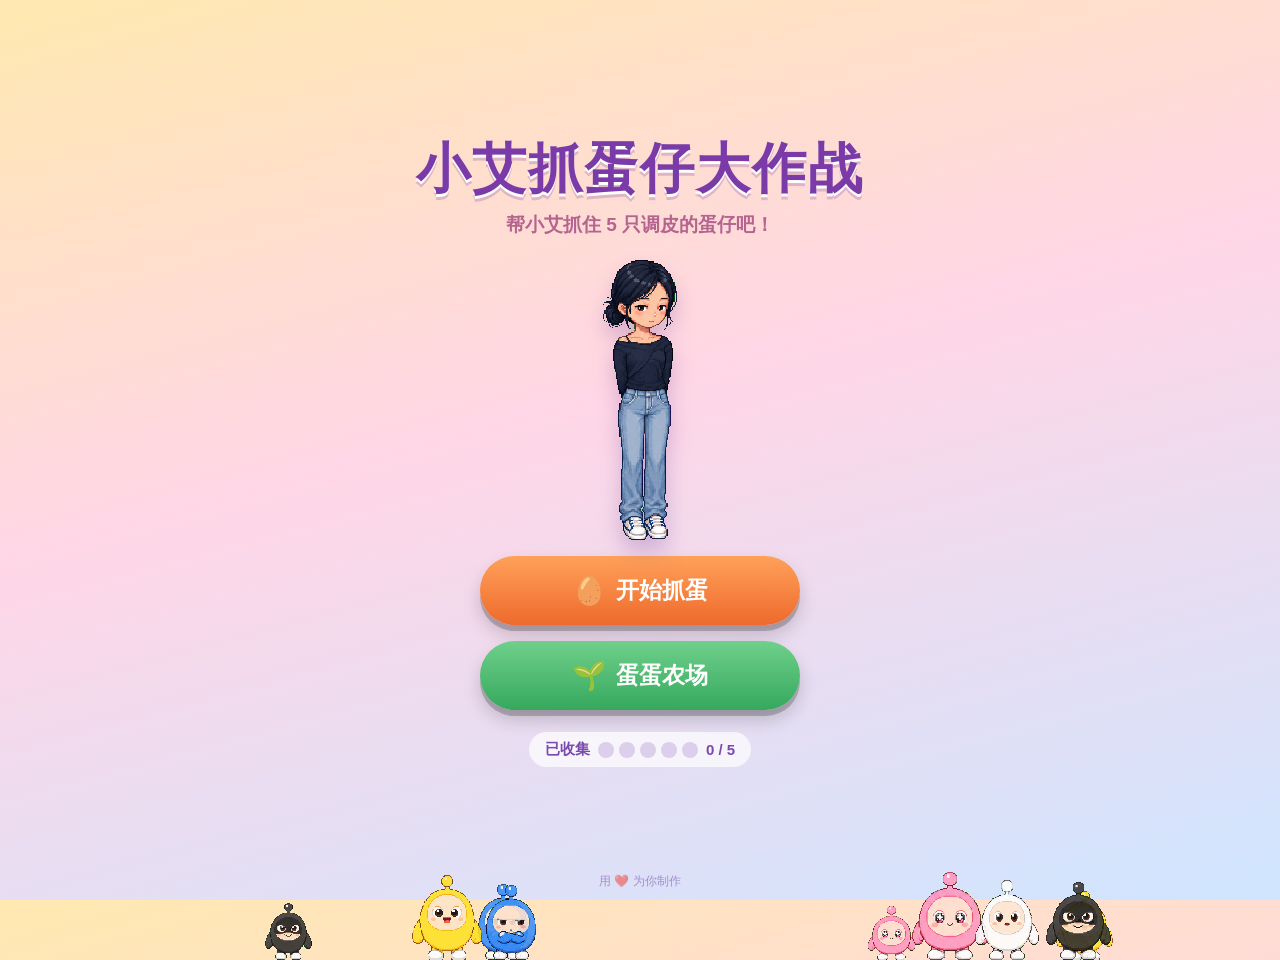
==== index.html @ c7fbf8e4 "Initial static game site" ====
<!DOCTYPE html>
<html lang="zh-CN">
<head>
  <meta charset="UTF-8" />
  <meta name="viewport" content="width=device-width, initial-scale=1.0, maximum-scale=1.0, user-scalable=no, viewport-fit=cover" />
  <title>小艾抓蛋仔大作战</title>
  <link rel="stylesheet" href="home.css" />
</head>
<body>
  <!-- 飘动的装饰蛋（JS 生成） -->
  <div id="floaties"></div>

  <div class="home">
    <div class="logo">
      <div class="title">小艾抓蛋仔大作战</div>
    </div>
    <div class="subtitle">帮小艾抓住 5 只调皮的蛋仔吧！</div>

    <img class="hero" src="assets/xiaoai/idle_t.png" alt="小艾" />

    <nav class="menu">
      <a class="menu-btn play" href="game.html"><span class="emo">🥚</span> 开始抓蛋</a>
      <a class="menu-btn farm" href="farm.html"><span class="emo">🌱</span> 蛋蛋农场</a>
    </nav>

    <div class="progress">
      已收集
      <div class="dots" id="prog-dots"></div>
      <span id="prog-text">0 / 5</span>
    </div>
  </div>

  <div class="credit">用 ❤️ 为你制作</div>

  <script src="save.js"></script>
  <script>
    // 飘动装饰蛋
    const COLORS = ["yellow", "pink", "blue", "black", "white"];
    const fl = document.getElementById("floaties");
    for (let i = 0; i < 9; i++) {
      const img = document.createElement("img");
      const c = COLORS[i % COLORS.length];
      img.src = `assets/egg/${c}/idle.png`;
      img.className = "float-egg";
      img.style.left = (5 + Math.random() * 90) + "vw";
      const dur = 9 + Math.random() * 8;
      img.style.animationDuration = dur + "s";
      img.style.animationDelay = (-Math.random() * dur) + "s";
      img.style.width = (44 + Math.random() * 36) + "px";
      fl.appendChild(img);
    }

    // 收集进度
    const dots = document.getElementById("prog-dots");
    const caught = Save.caughtColors();
    COLORS.forEach(c => {
      const d = document.createElement("div");
      d.className = "dot" + (caught.includes(c) ? " on" : "");
      dots.appendChild(d);
    });
    document.getElementById("prog-text").textContent = `${caught.length} / 5`;
  </script>
</body>
</html>
---- home.css ----
* { margin: 0; padding: 0; box-sizing: border-box; -webkit-tap-highlight-color: transparent; }
html, body { width: 100%; height: 100%; overflow: hidden; }
body {
  font-family: -apple-system, "PingFang SC", "Microsoft YaHei", sans-serif;
  /* 美术插槽：以后把背景图丢到 assets/ui/home_bg.png，取消下一行注释即可 */
  /* background: url("assets/ui/home_bg.png") center/cover no-repeat; */
  background: linear-gradient(165deg, #ffe9b0 0%, #ffd6e6 45%, #cfe5ff 100%);
  user-select: none; -webkit-user-select: none;
}

/* 飘动的装饰蛋 */
.float-egg {
  position: absolute; bottom: -60px;
  width: 64px; height: auto;
  image-rendering: pixelated;
  opacity: 0.9;
  animation: floatUp linear infinite;
  pointer-events: none;
}
@keyframes floatUp {
  0%   { transform: translateY(0) rotate(0deg); opacity: 0; }
  10%  { opacity: .9; }
  90%  { opacity: .9; }
  100% { transform: translateY(-115vh) rotate(20deg); opacity: 0; }
}

/* 主容器 */
.home {
  position: relative; z-index: 5;
  width: 100%; height: 100%;
  display: flex; flex-direction: column;
  align-items: center; justify-content: center;
  text-align: center; padding: 24px;
}

/* 标题（美术插槽：可替换成 logo 图片） */
.logo {
  /* 若有 logo 图：<img class="logo-img" src="assets/ui/logo.png"> 替换 .title 即可 */
}
.title {
  font-size: clamp(30px, 8vw, 54px);
  font-weight: 900;
  color: #7a3aa8;
  text-shadow: 0 3px 0 #fff, 0 6px 0 rgba(122,58,168,0.25);
  letter-spacing: 2px;
  margin-bottom: 6px;
}
.subtitle {
  font-size: clamp(14px, 3.6vw, 19px);
  color: #b5638f; font-weight: 600;
  margin-bottom: 22px;
}

/* 小艾立绘 */
.hero {
  height: clamp(150px, 34vh, 280px); width: auto;
  image-rendering: pixelated;
  filter: drop-shadow(0 12px 10px rgba(120,70,150,0.28));
  animation: bob 2.4s ease-in-out infinite;
  margin-bottom: 10px;
}
@keyframes bob { 0%,100%{transform:translateY(0)} 50%{transform:translateY(-10px)} }

/* 按钮 */
.menu { display: flex; flex-direction: column; gap: 16px; width: min(320px, 80vw); margin-top: 6px; }
.menu-btn {
  display: flex; align-items: center; justify-content: center; gap: 10px;
  padding: 18px 24px;
  font-size: clamp(18px, 5vw, 23px); font-weight: 800;
  color: #fff; text-decoration: none;
  border-radius: 999px;
  box-shadow: 0 6px 0 rgba(0,0,0,0.2), 0 10px 18px rgba(0,0,0,0.18);
  transition: transform .05s;
}
.menu-btn .emo { font-size: 1.2em; }
.menu-btn.play { background: linear-gradient(#ffa15a, #ee6a2c); }
.menu-btn.farm { background: linear-gradient(#6fd08a, #36a85e); }
.menu-btn:active { transform: translateY(5px); box-shadow: 0 1px 0 rgba(0,0,0,0.2); }

/* 收集进度 */
.progress {
  margin-top: 22px;
  background: rgba(255,255,255,0.7);
  border-radius: 999px; padding: 8px 16px;
  display: flex; align-items: center; gap: 8px;
  font-size: 15px; font-weight: 700; color: #7a4ab0;
}
.progress .dots { display: flex; gap: 5px; }
.progress .dot {
  width: 16px; height: 16px; border-radius: 50%;
  background: rgba(122,74,176,0.22);
}
.progress .dot.on { background: #ffce4d; box-shadow: 0 0 0 2px #fff inset; }

.credit {
  position: absolute; bottom: 10px; width: 100%; text-align: center;
  font-size: 12px; color: rgba(122,74,176,0.55); z-index: 5;
}
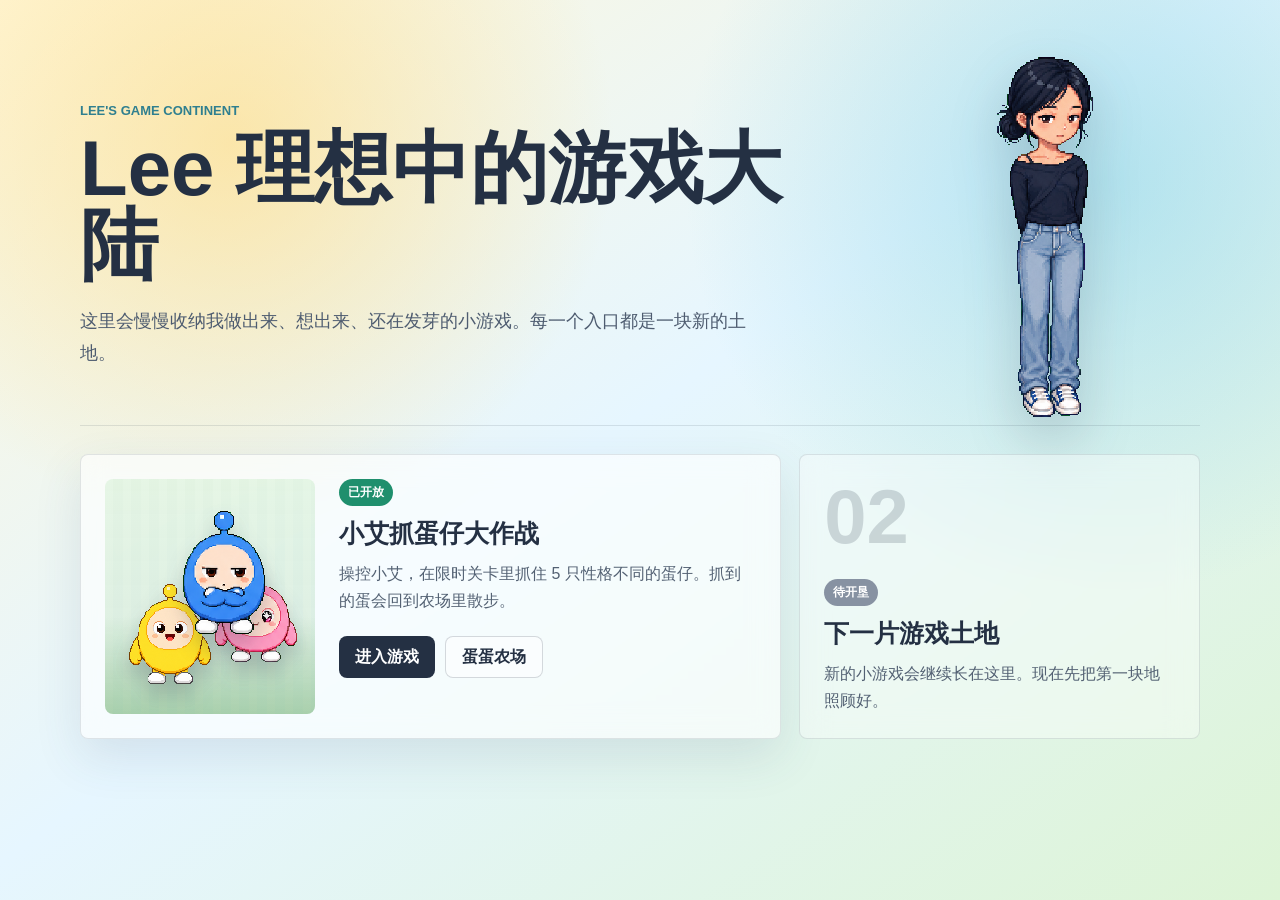
==== commit 6c970660: "Turn site into game continent hub" ====
--- a/index.html
+++ b/index.html
@@ -1,64 +1,49 @@
-<!DOCTYPE html>
+<!doctype html>
 <html lang="zh-CN">
 <head>
   <meta charset="UTF-8" />
-  <meta name="viewport" content="width=device-width, initial-scale=1.0, maximum-scale=1.0, user-scalable=no, viewport-fit=cover" />
-  <title>小艾抓蛋仔大作战</title>
-  <link rel="stylesheet" href="home.css" />
+  <meta name="viewport" content="width=device-width, initial-scale=1.0" />
+  <title>Lee 理想中的游戏大陆</title>
+  <link rel="stylesheet" href="continent.css" />
 </head>
 <body>
-  <!-- 飘动的装饰蛋（JS 生成） -->
-  <div id="floaties"></div>
+  <main class="page">
+    <section class="intro" aria-labelledby="site-title">
+      <div class="intro-copy">
+        <p class="eyebrow">Lee's Game Continent</p>
+        <h1 id="site-title">Lee 理想中的游戏大陆</h1>
+        <p class="lead">这里会慢慢收纳我做出来、想出来、还在发芽的小游戏。每一个入口都是一块新的土地。</p>
+      </div>
+      <img class="mascot" src="games/xiaoai-egg-catch/assets/xiaoai/idle_t.png" alt="小艾" />
+    </section>
 
-  <div class="home">
-    <div class="logo">
-      <div class="title">小艾抓蛋仔大作战</div>
-    </div>
-    <div class="subtitle">帮小艾抓住 5 只调皮的蛋仔吧！</div>
+    <section class="shelf" aria-label="游戏项目">
+      <article class="game-card live">
+        <div class="game-art">
+          <img src="games/xiaoai-egg-catch/assets/egg/yellow/idle.png" alt="黄蛋仔" />
+          <img src="games/xiaoai-egg-catch/assets/egg/pink/idle.png" alt="粉蛋仔" />
+          <img src="games/xiaoai-egg-catch/assets/egg/blue/idle.png" alt="蓝蛋仔" />
+        </div>
+        <div class="game-body">
+          <p class="status">已开放</p>
+          <h2>小艾抓蛋仔大作战</h2>
+          <p>操控小艾，在限时关卡里抓住 5 只性格不同的蛋仔。抓到的蛋会回到农场里散步。</p>
+          <div class="actions">
+            <a class="primary" href="games/xiaoai-egg-catch/">进入游戏</a>
+            <a class="secondary" href="games/xiaoai-egg-catch/farm.html">蛋蛋农场</a>
+          </div>
+        </div>
+      </article>
 
-    <img class="hero" src="assets/xiaoai/idle_t.png" alt="小艾" />
-
-    <nav class="menu">
-      <a class="menu-btn play" href="game.html"><span class="emo">🥚</span> 开始抓蛋</a>
-      <a class="menu-btn farm" href="farm.html"><span class="emo">🌱</span> 蛋蛋农场</a>
-    </nav>
-
-    <div class="progress">
-      已收集
-      <div class="dots" id="prog-dots"></div>
-      <span id="prog-text">0 / 5</span>
-    </div>
-  </div>
-
-  <div class="credit">用 ❤️ 为你制作</div>
-
-  <script src="save.js"></script>
-  <script>
-    // 飘动装饰蛋
-    const COLORS = ["yellow", "pink", "blue", "black", "white"];
-    const fl = document.getElementById("floaties");
-    for (let i = 0; i < 9; i++) {
-      const img = document.createElement("img");
-      const c = COLORS[i % COLORS.length];
-      img.src = `assets/egg/${c}/idle.png`;
-      img.className = "float-egg";
-      img.style.left = (5 + Math.random() * 90) + "vw";
-      const dur = 9 + Math.random() * 8;
-      img.style.animationDuration = dur + "s";
-      img.style.animationDelay = (-Math.random() * dur) + "s";
-      img.style.width = (44 + Math.random() * 36) + "px";
-      fl.appendChild(img);
-    }
-
-    // 收集进度
-    const dots = document.getElementById("prog-dots");
-    const caught = Save.caughtColors();
-    COLORS.forEach(c => {
-      const d = document.createElement("div");
-      d.className = "dot" + (caught.includes(c) ? " on" : "");
-      dots.appendChild(d);
-    });
-    document.getElementById("prog-text").textContent = `${caught.length} / 5`;
-  </script>
+      <article class="game-card quiet">
+        <div class="placeholder-mark">02</div>
+        <div class="game-body">
+          <p class="status">待开垦</p>
+          <h2>下一片游戏土地</h2>
+          <p>新的小游戏会继续长在这里。现在先把第一块地照顾好。</p>
+        </div>
+      </article>
+    </section>
+  </main>
 </body>
 </html>
--- a/continent.css
+++ b/continent.css
@@ -0,0 +1,228 @@
+* {
+  box-sizing: border-box;
+}
+
+html,
+body {
+  min-height: 100%;
+  margin: 0;
+}
+
+body {
+  font-family: -apple-system, BlinkMacSystemFont, "PingFang SC", "Microsoft YaHei", sans-serif;
+  color: #243043;
+  background:
+    radial-gradient(circle at 18% 16%, rgba(255, 216, 120, 0.55), transparent 24rem),
+    radial-gradient(circle at 86% 20%, rgba(126, 207, 225, 0.5), transparent 26rem),
+    linear-gradient(145deg, #fff7da 0%, #e6f6ff 48%, #ddf4d6 100%);
+}
+
+.page {
+  width: min(1120px, calc(100% - 32px));
+  margin: 0 auto;
+  padding: 48px 0;
+}
+
+.intro {
+  min-height: 42vh;
+  display: grid;
+  grid-template-columns: minmax(0, 1fr) minmax(180px, 310px);
+  align-items: center;
+  gap: 36px;
+  border-bottom: 1px solid rgba(36, 48, 67, 0.12);
+}
+
+.eyebrow {
+  margin: 0 0 12px;
+  font-size: 13px;
+  font-weight: 800;
+  letter-spacing: 0;
+  color: #2f7f8f;
+  text-transform: uppercase;
+}
+
+h1 {
+  margin: 0;
+  font-size: clamp(38px, 7vw, 78px);
+  line-height: 0.98;
+}
+
+.lead {
+  max-width: 680px;
+  margin: 22px 0 0;
+  font-size: 18px;
+  line-height: 1.8;
+  color: #4e5c70;
+}
+
+.mascot {
+  width: 100%;
+  max-height: 360px;
+  object-fit: contain;
+  image-rendering: pixelated;
+  filter: drop-shadow(0 22px 26px rgba(36, 48, 67, 0.2));
+}
+
+.shelf {
+  display: grid;
+  grid-template-columns: minmax(0, 1.4fr) minmax(260px, 0.8fr);
+  gap: 18px;
+  padding-top: 28px;
+}
+
+.game-card {
+  min-height: 260px;
+  display: grid;
+  grid-template-columns: 210px minmax(0, 1fr);
+  gap: 24px;
+  padding: 24px;
+  border: 1px solid rgba(36, 48, 67, 0.12);
+  border-radius: 8px;
+  background: rgba(255, 255, 255, 0.62);
+  box-shadow: 0 18px 48px rgba(59, 83, 108, 0.12);
+  backdrop-filter: blur(14px);
+}
+
+.game-card.quiet {
+  grid-template-columns: 1fr;
+  align-content: space-between;
+  background: rgba(255, 255, 255, 0.38);
+  box-shadow: none;
+}
+
+.game-art {
+  position: relative;
+  min-height: 190px;
+  border-radius: 8px;
+  background:
+    linear-gradient(180deg, rgba(149, 217, 147, 0.22), rgba(74, 157, 88, 0.18)),
+    repeating-linear-gradient(90deg, rgba(255, 255, 255, 0.5) 0 8px, transparent 8px 18px);
+  overflow: hidden;
+}
+
+.game-art::after {
+  content: "";
+  position: absolute;
+  left: 0;
+  right: 0;
+  bottom: 0;
+  height: 42%;
+  background: linear-gradient(180deg, transparent, rgba(75, 155, 74, 0.35));
+}
+
+.game-art img {
+  position: absolute;
+  width: 82px;
+  image-rendering: pixelated;
+  filter: drop-shadow(0 12px 10px rgba(36, 48, 67, 0.24));
+  z-index: 1;
+}
+
+.game-art img:nth-child(1) {
+  left: 24px;
+  bottom: 30px;
+}
+
+.game-art img:nth-child(2) {
+  right: 18px;
+  bottom: 52px;
+}
+
+.game-art img:nth-child(3) {
+  left: 78px;
+  top: 32px;
+}
+
+.status {
+  display: inline-flex;
+  width: fit-content;
+  margin: 0 0 12px;
+  padding: 5px 9px;
+  border-radius: 999px;
+  background: #1f8f6d;
+  color: white;
+  font-size: 12px;
+  font-weight: 800;
+}
+
+.quiet .status {
+  background: #8792a2;
+}
+
+h2 {
+  margin: 0;
+  font-size: 25px;
+  line-height: 1.2;
+}
+
+.game-body p:not(.status) {
+  margin: 12px 0 0;
+  line-height: 1.7;
+  color: #536173;
+}
+
+.actions {
+  display: flex;
+  flex-wrap: wrap;
+  gap: 10px;
+  margin-top: 22px;
+}
+
+a {
+  color: inherit;
+}
+
+.primary,
+.secondary {
+  min-height: 42px;
+  display: inline-flex;
+  align-items: center;
+  justify-content: center;
+  padding: 0 16px;
+  border-radius: 8px;
+  font-weight: 800;
+  text-decoration: none;
+}
+
+.primary {
+  background: #243043;
+  color: white;
+}
+
+.secondary {
+  border: 1px solid rgba(36, 48, 67, 0.18);
+  background: rgba(255, 255, 255, 0.48);
+}
+
+.placeholder-mark {
+  font-size: 76px;
+  line-height: 1;
+  font-weight: 900;
+  color: rgba(36, 48, 67, 0.18);
+}
+
+@media (max-width: 820px) {
+  .page {
+    width: min(100% - 22px, 620px);
+    padding: 28px 0;
+  }
+
+  .intro,
+  .shelf,
+  .game-card {
+    grid-template-columns: 1fr;
+  }
+
+  .intro {
+    gap: 12px;
+  }
+
+  .mascot {
+    max-height: 240px;
+    justify-self: center;
+  }
+
+  .game-art {
+    min-height: 170px;
+  }
+}
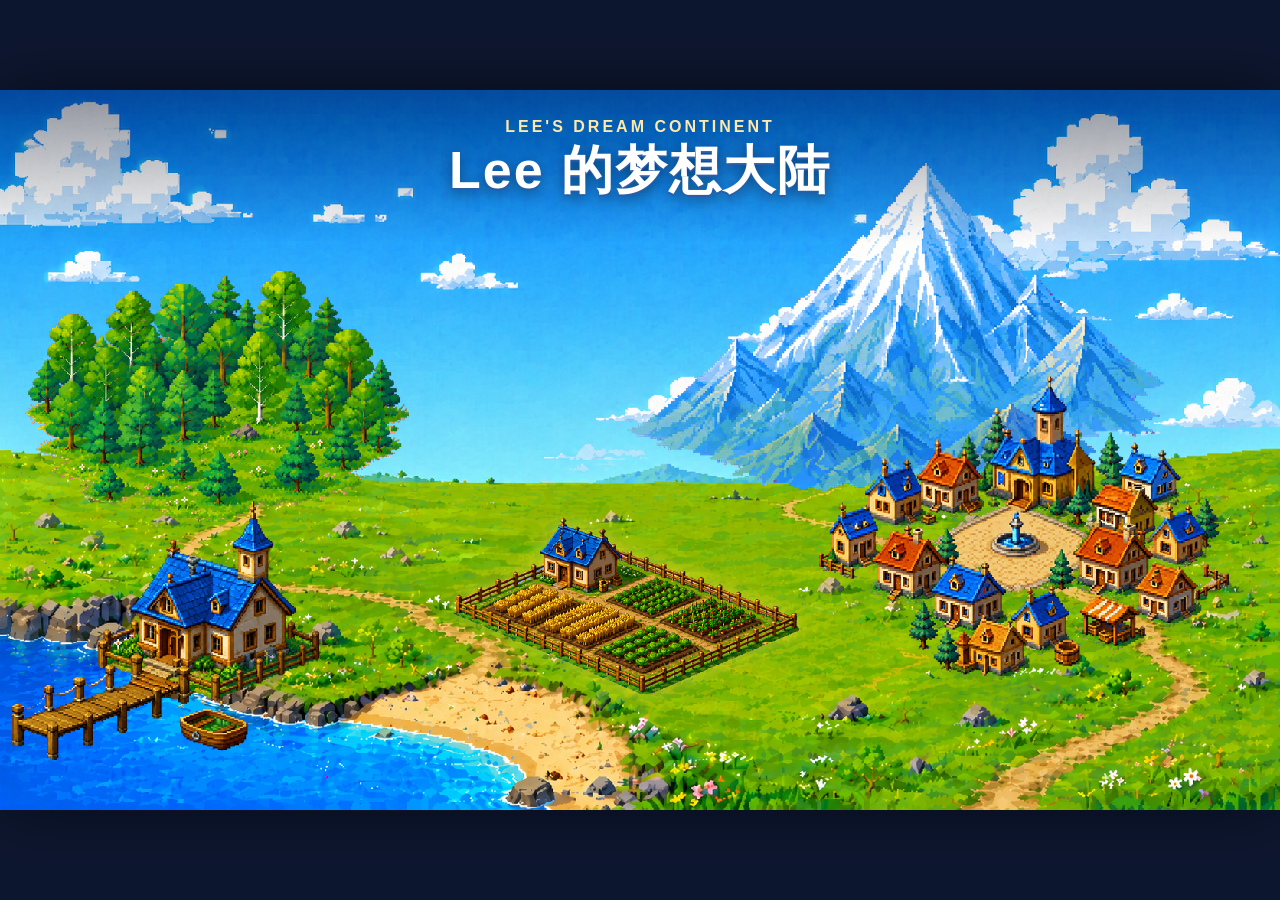
==== commit 890864b9: "上线版：主页交互大陆地图 + 抓蛋游戏完善 - 主页换成可交互像素风大陆地图（逐像素命中，悬停建筑发光放大） - 洋红抠像生成分层素材：空底图 + 农场/港口/小镇/高山/森林 - 游戏：音效/BGM" ====
--- a/index.html
+++ b/index.html
@@ -2,48 +2,51 @@
 <html lang="zh-CN">
 <head>
   <meta charset="UTF-8" />
-  <meta name="viewport" content="width=device-width, initial-scale=1.0" />
-  <title>Lee 理想中的游戏大陆</title>
+  <meta name="viewport" content="width=device-width, initial-scale=1.0, viewport-fit=cover" />
+  <title>Lee 的梦想大陆</title>
+  <link rel="icon" type="image/png" href="games/xiaoai-egg-catch/assets/egg/yellow/idle.png" />
   <link rel="stylesheet" href="continent.css" />
 </head>
 <body>
-  <main class="page">
-    <section class="intro" aria-labelledby="site-title">
-      <div class="intro-copy">
-        <p class="eyebrow">Lee's Game Continent</p>
-        <h1 id="site-title">Lee 理想中的游戏大陆</h1>
-        <p class="lead">这里会慢慢收纳我做出来、想出来、还在发芽的小游戏。每一个入口都是一块新的土地。</p>
-      </div>
-      <img class="mascot" src="games/xiaoai-egg-catch/assets/xiaoai/idle_t.png" alt="小艾" />
-    </section>
+  <div class="stage">
+    <div class="map" id="map">
+      <!-- 底图：优先空背景 continent_base.png；没有则回退整张 continent_bg.png -->
+      <img class="base-layer" id="base"
+           src="assets/ui/continent_base.png" alt="Lee 的梦想大陆"
+           onerror="this.onerror=null; this.src='assets/ui/continent_bg.png';" />
 
-    <section class="shelf" aria-label="游戏项目">
-      <article class="game-card live">
-        <div class="game-art">
-          <img src="games/xiaoai-egg-catch/assets/egg/yellow/idle.png" alt="黄蛋仔" />
-          <img src="games/xiaoai-egg-catch/assets/egg/pink/idle.png" alt="粉蛋仔" />
-          <img src="games/xiaoai-egg-catch/assets/egg/blue/idle.png" alt="蓝蛋仔" />
-        </div>
-        <div class="game-body">
-          <p class="status">已开放</p>
-          <h2>小艾抓蛋仔大作战</h2>
-          <p>操控小艾，在限时关卡里抓住 5 只性格不同的蛋仔。抓到的蛋会回到农场里散步。</p>
-          <div class="actions">
-            <a class="primary" href="games/xiaoai-egg-catch/">进入游戏</a>
-            <a class="secondary" href="games/xiaoai-egg-catch/farm.html">蛋蛋农场</a>
-          </div>
-        </div>
-      </article>
+      <!-- 建筑分层：各自整画布、透明、原位；缺失则自动隐藏。transform-origin 由 JS 设为该建筑中心 -->
+      <img class="blayer" data-key="mountain" src="assets/ui/layer_mountain.png" alt=""
+           onerror="this.classList.add('missing')" />
+      <img class="blayer" data-key="forest" src="assets/ui/layer_forest.png" alt=""
+           onerror="this.classList.add('missing')" />
+      <img class="blayer" data-key="harbor" src="assets/ui/layer_harbor.png" alt=""
+           onerror="this.classList.add('missing')" />
+      <img class="blayer" data-key="town" src="assets/ui/layer_town.png" alt=""
+           onerror="this.classList.add('missing')" />
+      <img class="blayer" data-key="farm" src="assets/ui/layer_farm.png" alt=""
+           onerror="this.classList.add('missing')" />
 
-      <article class="game-card quiet">
-        <div class="placeholder-mark">02</div>
-        <div class="game-body">
-          <p class="status">待开垦</p>
-          <h2>下一片游戏土地</h2>
-          <p>新的小游戏会继续长在这里。现在先把第一块地照顾好。</p>
-        </div>
-      </article>
-    </section>
-  </main>
+      <header class="title-band">
+        <p class="eyebrow">LEE'S DREAM CONTINENT</p>
+        <h1>Lee 的梦想大陆</h1>
+      </header>
+
+      <!-- 跟随鼠标的名字提示 -->
+      <div id="tip" class="tip" hidden></div>
+    </div>
+  </div>
+
+  <!-- 敬请期待 弹窗 -->
+  <div class="modal-mask" id="modal" hidden>
+    <div class="modal-card">
+      <div class="modal-emoji" id="modal-emoji">🚧</div>
+      <h2 id="modal-title">敬请期待</h2>
+      <p id="modal-desc">这片土地还在发芽，新的玩法很快会长出来。</p>
+      <button class="modal-close" id="modal-close">知道啦</button>
+    </div>
+  </div>
+
+  <script src="continent.js"></script>
 </body>
 </html>
--- a/continent.css
+++ b/continent.css
@@ -1,228 +1,119 @@
-* {
-  box-sizing: border-box;
+* { box-sizing: border-box; margin: 0; padding: 0; -webkit-tap-highlight-color: transparent; }
+html, body {
+  width: 100%; height: 100%; overflow: hidden;
+  background: #0e1730;
+  font-family: -apple-system, "PingFang SC", "Microsoft YaHei", sans-serif;
+  user-select: none; -webkit-user-select: none;
 }
 
-html,
-body {
-  min-height: 100%;
-  margin: 0;
+/* 舞台：让地图按比例最大化居中 */
+.stage {
+  position: fixed; inset: 0;
+  display: flex; align-items: center; justify-content: center;
 }
 
-body {
-  font-family: -apple-system, BlinkMacSystemFont, "PingFang SC", "Microsoft YaHei", sans-serif;
-  color: #243043;
-  background:
-    radial-gradient(circle at 18% 16%, rgba(255, 216, 120, 0.55), transparent 24rem),
-    radial-gradient(circle at 86% 20%, rgba(126, 207, 225, 0.5), transparent 26rem),
-    linear-gradient(145deg, #fff7da 0%, #e6f6ff 48%, #ddf4d6 100%);
+/* 地图：固定 16:9 比例，按视口缩放 */
+.map {
+  position: relative;
+  aspect-ratio: 1672 / 941;
+  width: min(100vw, 177.68vh);   /* 100vh * 1672/941 */
+  height: auto;
+  max-height: 100vh;
+  overflow: hidden;
+  box-shadow: 0 0 60px rgba(0,0,0,0.5);
+}
+.base-layer {
+  position: absolute; inset: 0;
+  width: 100%; height: 100%;
+  object-fit: cover;
+  image-rendering: pixelated;
+  display: block;
 }
 
-.page {
-  width: min(1120px, calc(100% - 32px));
-  margin: 0 auto;
-  padding: 48px 0;
+/* 建筑分层：整画布叠放，悬停时只放大该层（绕建筑中心）*/
+.blayer {
+  position: absolute; inset: 0;
+  width: 100%; height: 100%;
+  object-fit: cover;
+  image-rendering: pixelated;
+  pointer-events: none;          /* 命中交给透明热区 */
+  z-index: 2;
+  transition: transform .2s ease, filter .2s ease;
+  transform-origin: 50% 70%;     /* JS 会改成各建筑中心 */
+}
+.blayer.missing { display: none; }   /* 素材未到位则隐藏，回退整图底 */
+
+/* 农场（可进入）：平时一层淡金光晕 */
+.blayer[data-key="farm"] { filter: drop-shadow(0 0 10px rgba(255,216,77,0.55)); }
+
+/* 悬停/聚焦：该层放大发光 */
+.blayer.hi {
+  transform: scale(1.13);
+  filter: brightness(1.15) saturate(1.08)
+          drop-shadow(0 8px 12px rgba(0,0,0,0.35))
+          drop-shadow(0 0 18px rgba(255,235,150,0.95));
+  z-index: 20;
+}
+.blayer[data-key="farm"].hi {
+  filter: brightness(1.18) saturate(1.12)
+          drop-shadow(0 8px 12px rgba(0,0,0,0.35))
+          drop-shadow(0 0 22px rgba(255,216,77,1));
 }
 
-.intro {
-  min-height: 42vh;
-  display: grid;
-  grid-template-columns: minmax(0, 1fr) minmax(180px, 310px);
-  align-items: center;
-  gap: 36px;
-  border-bottom: 1px solid rgba(36, 48, 67, 0.12);
+/* 标题 */
+.title-band {
+  position: absolute; top: 0; left: 0; right: 0;
+  text-align: center; padding: 2.2% 0 3%;
+  background: linear-gradient(180deg, rgba(8,18,40,0.45), rgba(8,18,40,0));
+  pointer-events: none; z-index: 5;
+}
+.title-band .eyebrow {
+  color: #ffe9a8; font-size: clamp(10px, 1.4vw, 16px); font-weight: 700;
+  letter-spacing: 3px;
+}
+.title-band h1 {
+  color: #fff; font-size: clamp(22px, 4.4vw, 52px); font-weight: 900;
+  text-shadow: 0 2px 0 #2a5ca8, 0 5px 14px rgba(0,0,0,0.45);
+  letter-spacing: 2px;
 }
 
-.eyebrow {
-  margin: 0 0 12px;
-  font-size: 13px;
-  font-weight: 800;
-  letter-spacing: 0;
-  color: #2f7f8f;
-  text-transform: uppercase;
+/* ---------- 跟随鼠标的名字提示 ---------- */
+.tip {
+  position: absolute; z-index: 35;
+  transform: translate(-50%, -130%);
+  white-space: nowrap;
+  background: rgba(20, 30, 55, 0.92); color: #fff;
+  font-size: clamp(12px, 1.5vw, 17px); font-weight: 700;
+  padding: 6px 14px; border-radius: 999px;
+  pointer-events: none;
+  box-shadow: 0 4px 12px rgba(0,0,0,0.3);
 }
+.tip[hidden] { display: none; }
+.tip.live { background: #e0832b; }
+/* 鼠标在可点区域时整张图的指针 */
+.map.pointing { cursor: pointer; }
 
-h1 {
-  margin: 0;
-  font-size: clamp(38px, 7vw, 78px);
-  line-height: 0.98;
+/* ---------- 弹窗 ---------- */
+.modal-mask {
+  position: fixed; inset: 0; z-index: 50;
+  display: flex; align-items: center; justify-content: center;
+  background: rgba(10, 18, 38, 0.6); backdrop-filter: blur(3px);
+  padding: 24px;
 }
-
-.lead {
-  max-width: 680px;
-  margin: 22px 0 0;
-  font-size: 18px;
-  line-height: 1.8;
-  color: #4e5c70;
+.modal-mask[hidden] { display: none; }
+.modal-card {
+  background: #fffdf6; border-radius: 24px; border: 4px solid #ffce4d;
+  padding: 30px 28px; max-width: 380px; width: 100%; text-align: center;
+  box-shadow: 0 12px 0 rgba(0,0,0,0.18), 0 20px 44px rgba(0,0,0,0.35);
+  animation: pop .25s ease;
 }
-
-.mascot {
-  width: 100%;
-  max-height: 360px;
-  object-fit: contain;
-  image-rendering: pixelated;
-  filter: drop-shadow(0 22px 26px rgba(36, 48, 67, 0.2));
+@keyframes pop { from { transform: scale(0.85); opacity: 0; } }
+.modal-emoji { font-size: 56px; margin-bottom: 8px; }
+.modal-card h2 { color: #7a4ab0; font-size: 26px; margin-bottom: 8px; }
+.modal-card p { color: #5a4a6a; font-size: 16px; line-height: 1.6; margin-bottom: 18px; }
+.modal-close {
+  border: none; cursor: pointer; color: #fff; font-weight: 800; font-size: 18px;
+  background: linear-gradient(#9a6ad6, #7a4ab0); border-radius: 999px;
+  padding: 12px 30px; box-shadow: 0 5px 0 #5d3488;
 }
-
-.shelf {
-  display: grid;
-  grid-template-columns: minmax(0, 1.4fr) minmax(260px, 0.8fr);
-  gap: 18px;
-  padding-top: 28px;
-}
-
-.game-card {
-  min-height: 260px;
-  display: grid;
-  grid-template-columns: 210px minmax(0, 1fr);
-  gap: 24px;
-  padding: 24px;
-  border: 1px solid rgba(36, 48, 67, 0.12);
-  border-radius: 8px;
-  background: rgba(255, 255, 255, 0.62);
-  box-shadow: 0 18px 48px rgba(59, 83, 108, 0.12);
-  backdrop-filter: blur(14px);
-}
-
-.game-card.quiet {
-  grid-template-columns: 1fr;
-  align-content: space-between;
-  background: rgba(255, 255, 255, 0.38);
-  box-shadow: none;
-}
-
-.game-art {
-  position: relative;
-  min-height: 190px;
-  border-radius: 8px;
-  background:
-    linear-gradient(180deg, rgba(149, 217, 147, 0.22), rgba(74, 157, 88, 0.18)),
-    repeating-linear-gradient(90deg, rgba(255, 255, 255, 0.5) 0 8px, transparent 8px 18px);
-  overflow: hidden;
-}
-
-.game-art::after {
-  content: "";
-  position: absolute;
-  left: 0;
-  right: 0;
-  bottom: 0;
-  height: 42%;
-  background: linear-gradient(180deg, transparent, rgba(75, 155, 74, 0.35));
-}
-
-.game-art img {
-  position: absolute;
-  width: 82px;
-  image-rendering: pixelated;
-  filter: drop-shadow(0 12px 10px rgba(36, 48, 67, 0.24));
-  z-index: 1;
-}
-
-.game-art img:nth-child(1) {
-  left: 24px;
-  bottom: 30px;
-}
-
-.game-art img:nth-child(2) {
-  right: 18px;
-  bottom: 52px;
-}
-
-.game-art img:nth-child(3) {
-  left: 78px;
-  top: 32px;
-}
-
-.status {
-  display: inline-flex;
-  width: fit-content;
-  margin: 0 0 12px;
-  padding: 5px 9px;
-  border-radius: 999px;
-  background: #1f8f6d;
-  color: white;
-  font-size: 12px;
-  font-weight: 800;
-}
-
-.quiet .status {
-  background: #8792a2;
-}
-
-h2 {
-  margin: 0;
-  font-size: 25px;
-  line-height: 1.2;
-}
-
-.game-body p:not(.status) {
-  margin: 12px 0 0;
-  line-height: 1.7;
-  color: #536173;
-}
-
-.actions {
-  display: flex;
-  flex-wrap: wrap;
-  gap: 10px;
-  margin-top: 22px;
-}
-
-a {
-  color: inherit;
-}
-
-.primary,
-.secondary {
-  min-height: 42px;
-  display: inline-flex;
-  align-items: center;
-  justify-content: center;
-  padding: 0 16px;
-  border-radius: 8px;
-  font-weight: 800;
-  text-decoration: none;
-}
-
-.primary {
-  background: #243043;
-  color: white;
-}
-
-.secondary {
-  border: 1px solid rgba(36, 48, 67, 0.18);
-  background: rgba(255, 255, 255, 0.48);
-}
-
-.placeholder-mark {
-  font-size: 76px;
-  line-height: 1;
-  font-weight: 900;
-  color: rgba(36, 48, 67, 0.18);
-}
-
-@media (max-width: 820px) {
-  .page {
-    width: min(100% - 22px, 620px);
-    padding: 28px 0;
-  }
-
-  .intro,
-  .shelf,
-  .game-card {
-    grid-template-columns: 1fr;
-  }
-
-  .intro {
-    gap: 12px;
-  }
-
-  .mascot {
-    max-height: 240px;
-    justify-self: center;
-  }
-
-  .game-art {
-    min-height: 170px;
-  }
-}
+.modal-close:active { transform: translateY(4px); box-shadow: 0 1px 0 #5d3488; }
